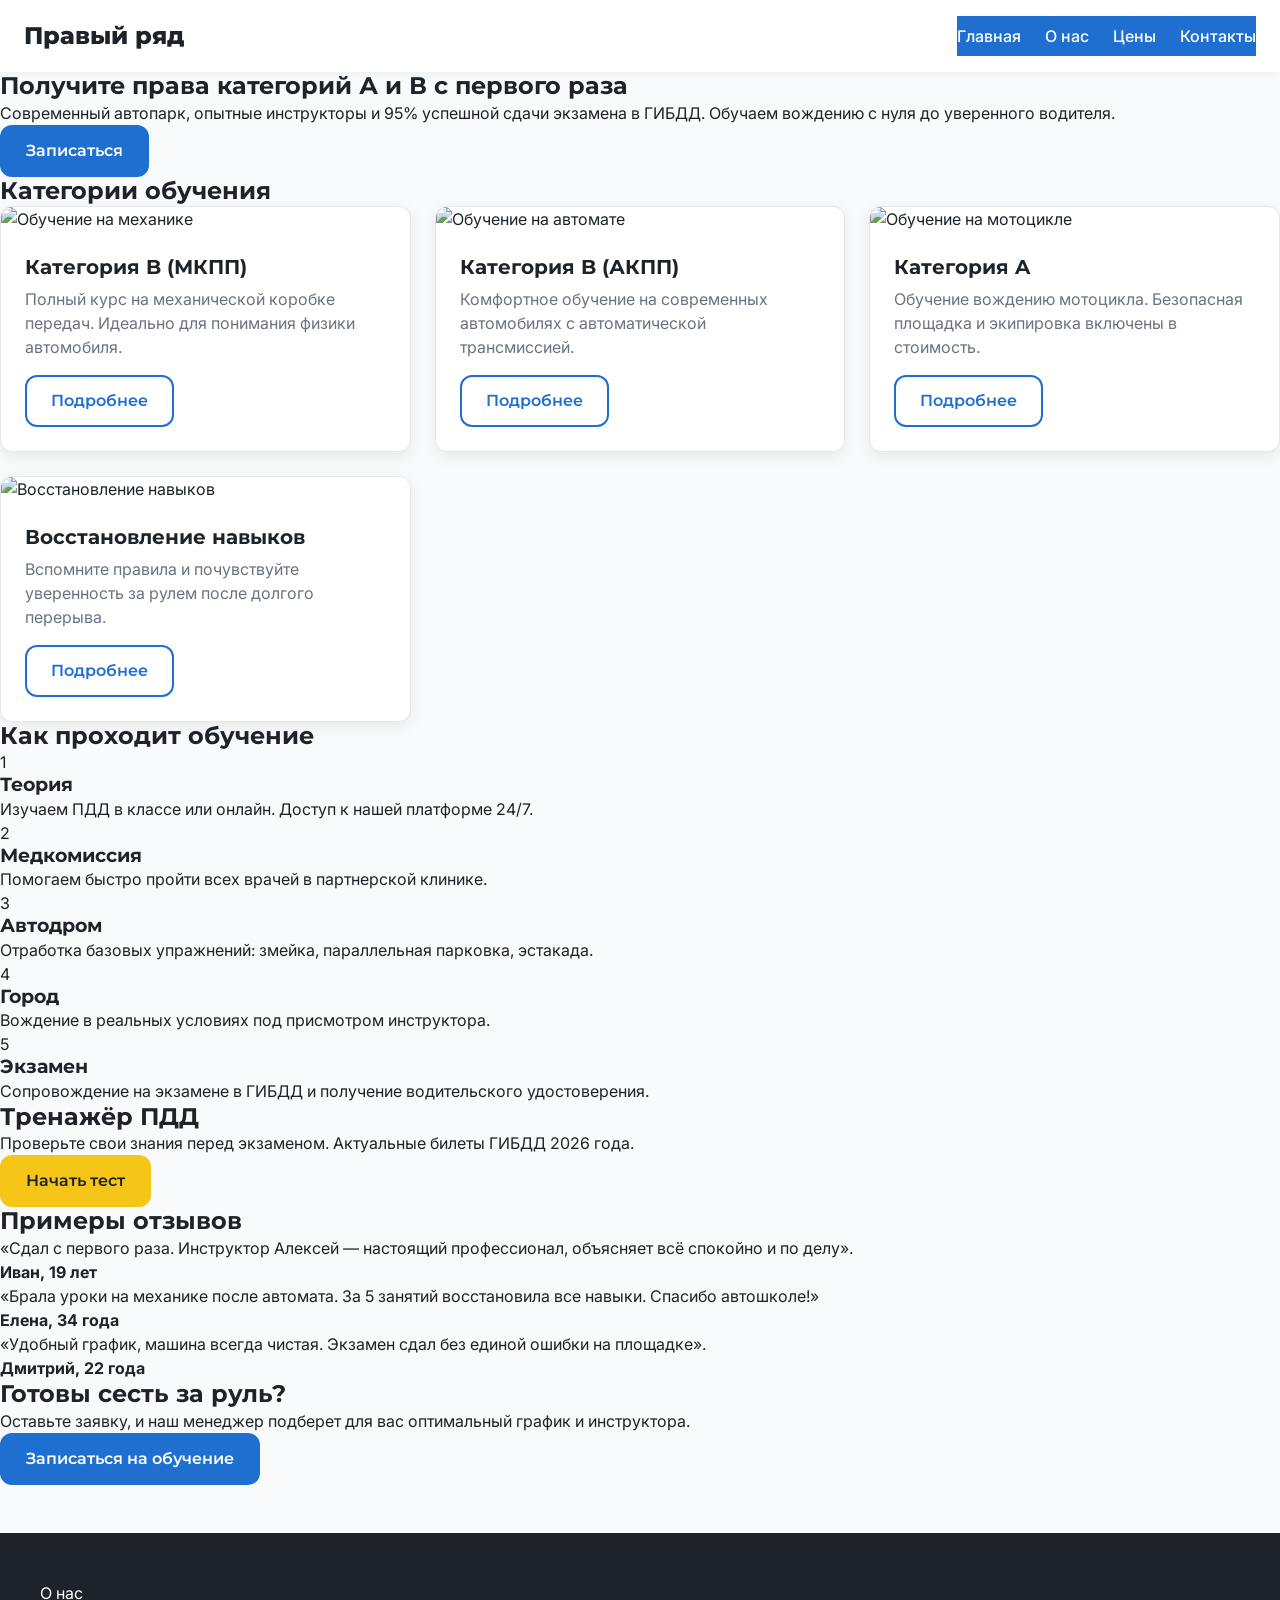
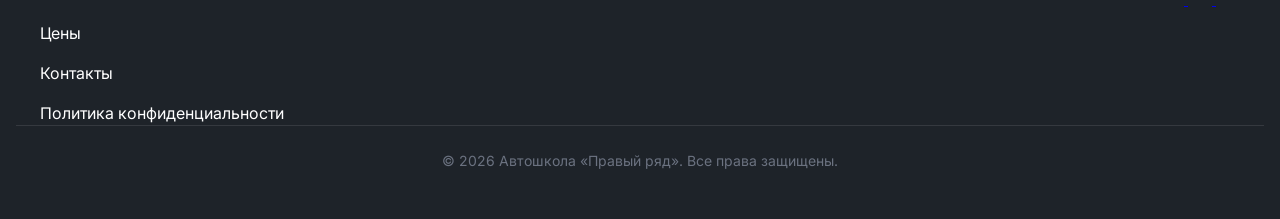
==== pages/index.html @ 1ad0684e "Add vercel.json and GA tag" ====
<!DOCTYPE html>
<html lang="ru">
<head>
  <meta charset="UTF-8">
  <meta name="viewport" content="width=device-width, initial-scale=1.0">
  <title>Автошкола "Правый ряд" — обучение на права категорий А и В</title>  <!-- Open Graph -->
  <meta property="og:title" content="Автошкола «Правый ряд» — права категорий А и В">
  <meta property="og:description" content="Обучение вождению с нуля. Практика на современных автомобилях, подготовка к экзамену в ГИБДД. Запись на курсы онлайн.">
  <meta property="og:image" content="https://auto-pravy-ryad.ru/images/og-main.jpg">
  <meta property="og:type" content="website">
  <meta property="og:url" content="https://auto-pravy-ryad.ru/">  <!-- Google Analytics -->
  <script async src="https://www.googletagmanager.com/gtag/js?id=G-T5Z8GCK9BQ"></script>
  <script>
    window.dataLayer = window.dataLayer || [];
    function gtag(){dataLayer.push(arguments);}
    gtag('js', new Date());
    gtag('config', 'G-T5Z8GCK9BQ');
  </script>  <link rel="stylesheet" href="../css/style.css">
</head>
<body>  <!-- Шапка -->
  <header>
    <div class="header-inner">
      <a href="/" class="logo">Правый ряд</a>
      <nav>
        <ul class="nav-list">
          <li><a href="/" class="active">Главная</a></li>
          <li><a href="/about">О нас</a></li>
          <li><a href="/prices">Цены</a></li>
          <li><a href="/contacts">Контакты</a></li>
        </ul>
      </nav>
    </div>
  </header>  <!-- Первый экран -->
  <section class="hero">
    <div class="container">
      <h1>Получите права категорий А и В с первого раза</h1>
      <p>Современный автопарк, опытные инструкторы и 95% успешной сдачи экзамена в ГИБДД. Обучаем вождению с нуля до уверенного водителя.</p>
      <a href="#form" class="btn btn-primary" data-event="cta_click" data-button-name="hero_btn">Записаться</a>
    </div>
  </section>  <!-- Категории обучения -->
  <section class="categories">
    <div class="container">
      <h2>Категории обучения</h2>
      <div class="card-grid">
        <div class="card" data-event="view_category" data-category="В механика">
          <img src="../images/cat-b-mech.jpg" alt="Обучение на механике" class="card-image">
          <div class="card-body">
            <h3 class="card-title">Категория B (МКПП)</h3>
            <p class="card-text">Полный курс на механической коробке передач. Идеально для понимания физики автомобиля.</p>
            <a href="/category-b-mech" class="btn btn-outline">Подробнее</a>
          </div>
        </div>
        <div class="card" data-event="view_category" data-category="В автомат">
          <img src="../images/cat-b-auto.jpg" alt="Обучение на автомате" class="card-image">
          <div class="card-body">
            <h3 class="card-title">Категория B (АКПП)</h3>
            <p class="card-text">Комфортное обучение на современных автомобилях с автоматической трансмиссией.</p>
            <a href="/category-b-auto" class="btn btn-outline">Подробнее</a>
          </div>
        </div>
        <div class="card" data-event="view_category" data-category="А">
          <img src="../images/cat-a.jpg" alt="Обучение на мотоцикле" class="card-image">
          <div class="card-body">
            <h3 class="card-title">Категория A</h3>
            <p class="card-text">Обучение вождению мотоцикла. Безопасная площадка и экипировка включены в стоимость.</p>
            <a href="/category-a" class="btn btn-outline">Подробнее</a>
          </div>
        </div>
        <div class="card" data-event="view_category" data-category="Восстановление навыков">
          <img src="../images/cat-refresh.jpg" alt="Восстановление навыков" class="card-image">
          <div class="card-body">
            <h3 class="card-title">Восстановление навыков</h3>
            <p class="card-text">Вспомните правила и почувствуйте уверенность за рулем после долгого перерыва.</p>
            <a href="/refresh" class="btn btn-outline">Подробнее</a>
          </div>
        </div>
      </div>
    </div>
  </section>  <!-- Как проходит обучение -->
  <section class="steps">
    <div class="container">
      <h2>Как проходит обучение</h2>
      <div class="steps-grid">
        <div class="step">
          <span class="step-number">1</span>
          <h3>Теория</h3>
          <p>Изучаем ПДД в классе или онлайн. Доступ к нашей платформе 24/7.</p>
        </div>
        <div class="step">
          <span class="step-number">2</span>
          <h3>Медкомиссия</h3>
          <p>Помогаем быстро пройти всех врачей в партнерской клинике.</p>
        </div>
        <div class="step">
          <span class="step-number">3</span>
          <h3>Автодром</h3>
          <p>Отработка базовых упражнений: змейка, параллельная парковка, эстакада.</p>
        </div>
        <div class="step">
          <span class="step-number">4</span>
          <h3>Город</h3>
          <p>Вождение в реальных условиях под присмотром инструктора.</p>
        </div>
        <div class="step">
          <span class="step-number">5</span>
          <h3>Экзамен</h3>
          <p>Сопровождение на экзамене в ГИБДД и получение водительского удостоверения.</p>
        </div>
      </div>
    </div>
  </section>  <!-- Тренажёр ПДД -->
  <section class="pdd-simulator">
    <div class="container">
      <h2>Тренажёр ПДД</h2>
      <p>Проверьте свои знания перед экзаменом. Актуальные билеты ГИБДД 2026 года.</p>
      <a href="/pdd-test" class="btn btn-accent" data-event="pdd_test_start" data-page_section="main">Начать тест</a>
    </div>
  </section>  <!-- Отзывы -->
  <section class="reviews">
    <div class="container">
      <h2>Примеры отзывов</h2>
      <div class="reviews-grid">
        <div class="review-card">
          <p>«Сдал с первого раза. Инструктор Алексей — настоящий профессионал, объясняет всё спокойно и по делу».</p>
          <strong>Иван, 19 лет</strong>
        </div>
        <div class="review-card">
          <p>«Брала уроки на механике после автомата. За 5 занятий восстановила все навыки. Спасибо автошколе!»</p>
          <strong>Елена, 34 года</strong>
        </div>
        <div class="review-card">
          <p>«Удобный график, машина всегда чистая. Экзамен сдал без единой ошибки на площадке».</p>
          <strong>Дмитрий, 22 года</strong>
        </div>
      </div>
    </div>
  </section>  <!-- Повторный призыв -->
  <section class="cta-secondary">
    <div class="container">
      <h2>Готовы сесть за руль?</h2>
      <p>Оставьте заявку, и наш менеджер подберет для вас оптимальный график и инструктора.</p>
      <a href="#form" class="btn btn-primary" data-event="cta_click" data-button-name="footer_hero_btn">Записаться на обучение</a>
    </div>
  </section>  <!-- Подвал -->
  <footer>
    <div class="footer-inner">
      <div class="footer-nav">
        <a href="/about">О нас</a>
        <a href="/prices">Цены</a>
        <a href="/contacts">Контакты</a>
        <a href="/privacy">Политика конфиденциальности</a>
      </div>
      <div class="social-icons">
        <a href="https://vk.com/pravy_ryad" target="_blank" data-event="social_click" data-page_section="footer" aria-label="ВКонтакте">
          <svg width="24" height="24" fill="currentColor"><!-- Иконка VK --></svg>
        </a>
        <a href="https://t.me/pravy_ryad" target="_blank" data-event="social_click" data-page_section="footer" aria-label="Telegram">
          <svg width="24" height="24" fill="currentColor"><!-- Иконка Telegram --></svg>
        </a>
        <a href="https://wa.me/79991234567" target="_blank" data-event="social_click" data-page_section="footer" aria-label="WhatsApp">
          <svg width="24" height="24" fill="currentColor"><!-- Иконка WhatsApp --></svg>
        </a>
      </div>
    </div>
    <div class="footer-bottom">
      <p>&copy; 2026 Автошкола «Правый ряд». Все права защищены.</p>
    </div>
  </footer>  <script src="../js/analytics.js" defer></script>
  <script src="../js/utm.js" defer></script>
</body>
</html>
---- css/style.css ----
@import url('https://fonts.googleapis.com/css2?family=Inter:wght@400;500;600;700&family=Montserrat:wght@600;700;800&display=swap');

:root {
  --primary: #1F6FD1;
  --accent: #F5C518;
  --dark: #1E2329;
  --text-light: #FFFFFF;
  --text-muted: #6B7280;
  --bg-light: #F9FAFB;
  --border: #E5E7EB;
  --radius: 12px;
  --transition: all 0.3s ease;
}

* {
  margin: 0;
  padding: 0;
  box-sizing: border-box;
}

html {
  scroll-behavior: smooth;
}

body {
  font-family: 'Inter', sans-serif;
  font-size: 16px;
  line-height: 1.5;
  color: var(--dark);
  background-color: var(--bg-light);
  overflow-x: hidden;
}

h1, h2, h3, h4, h5, h6 {
  font-family: 'Montserrat', sans-serif;
  color: var(--dark);
  line-height: 1.2;
}

/* Шапка */
header {
  background-color: var(--text-light);
  box-shadow: 0 2px 10px rgba(0, 0, 0, 0.05);
  position: sticky;
  top: 0;
  z-index: 1000;
}

.header-inner {
  max-width: 1200px;
  margin: 0 auto;
  padding: 1rem;
  display: flex;
  justify-content: space-between;
  align-items: center;
}

.logo {
  font-family: 'Montserrat', sans-serif;
  font-size: 1.5rem;
  font-weight: 800;
  color: var(--dark);
  text-decoration: none;
}

/* Навигация */
nav {
  background-color: var(--primary);
}

.nav-inner {
  max-width: 1200px;
  margin: 0 auto;
  padding: 0.5rem 1rem;
}

.nav-list {
  list-style: none;
  display: flex;
  flex-direction: column;
  gap: 0.5rem;
}

.nav-list a {
  color: var(--text-light);
  text-decoration: none;
  font-weight: 500;
  padding: 0.75rem 1rem;
  display: block;
  border-radius: var(--radius);
  transition: var(--transition);
}

.nav-list a:hover {
  background-color: rgba(255, 255, 255, 0.1);
}

/* Кнопки */
.btn {
  display: inline-block;
  padding: 1rem 1.5rem;
  font-family: 'Montserrat', sans-serif;
  font-weight: 600;
  font-size: 1rem;
  text-decoration: none;
  text-align: center;
  border: 2px solid transparent;
  border-radius: var(--radius);
  cursor: pointer;
  transition: var(--transition);
  min-width: 44px;
  min-height: 44px;
  line-height: 1;
}

.btn-primary {
  background-color: var(--primary);
  color: var(--text-light);
}

.btn-primary:hover {
  background-color: #1a5aa1;
  border-color: #1a5aa1;
}

.btn-accent {
  background-color: var(--accent);
  color: var(--dark);
}

.btn-accent:hover {
  background-color: #d6a800;
  border-color: #d6a800;
}

.btn-outline {
  background-color: transparent;
  color: var(--primary);
  border-color: var(--primary);
}

.btn-outline:hover {
  background-color: var(--primary);
  color: var(--text-light);
}

/* Карточки */
.card {
  background-color: var(--text-light);
  border-radius: var(--radius);
  box-shadow: 0 4px 15px rgba(0, 0, 0, 0.08);
  overflow: hidden;
  transition: var(--transition);
  border: 1px solid var(--border);
}

.card:hover {
  transform: translateY(-5px);
  box-shadow: 0 8px 25px rgba(0, 0, 0, 0.12);
}

.card-image {
  width: 100%;
  height: 200px;
  object-fit: cover;
}

.card-body {
  padding: 1.5rem;
}

.card-title {
  font-size: 1.25rem;
  margin-bottom: 0.5rem;
}

.card-text {
  color: var(--text-muted);
  margin-bottom: 1rem;
}

/* Формы ввода */
input[type="text"],
input[type="tel"],
input[type="email"],
input[type="date"],
select,
textarea {
  width: 100%;
  padding: 0.75rem 1rem;
  border: 1px solid var(--border);
  border-radius: var(--radius);
  font-family: 'Inter', sans-serif;
  font-size: 1rem;
  transition: var(--transition);
  background-color: var(--bg-light);
}

input:focus,
select:focus,
textarea:focus {
  outline: none;
  border-color: var(--primary);
  box-shadow: 0 0 0 3px rgba(31, 111, 209, 0.1);
}

label {
  display: block;
  margin-bottom: 0.5rem;
  font-weight: 500;
}

.form-group {
  margin-bottom: 1.5rem;
}

/* Калькулятор */
.calculator {
  background-color: var(--text-light);
  border-radius: var(--radius);
  padding: 2rem;
  box-shadow: 0 4px 15px rgba(0, 0, 0, 0.08);
  border: 1px solid var(--border);
}

.calc-row {
  display: flex;
  flex-direction: column;
  gap: 1rem;
  margin-bottom: 1.5rem;
}

@media (min-width: 768px) {
  .calc-row {
    flex-direction: row;
    gap: 1.5rem;
  }
  .calc-row .form-group {
    flex: 1;
  }
}

.calc-result {
  background-color: var(--bg-light);
  padding: 1.5rem;
  border-radius: var(--radius);
  border: 1px solid var(--border);
  font-size: 1.25rem;
  font-weight: 600;
  color: var(--primary);
}

/* Подвал */
footer {
  background-color: var(--dark);
  color: var(--text-light);
  padding: 3rem 1rem;
  margin-top: 3rem;
}

.footer-inner {
  max-width: 1200px;
  margin: 0 auto;
  display: flex;
  flex-direction: column;
  gap: 2rem;
}

.footer-nav {
  display: flex;
  flex-direction: column;
  gap: 1rem;
}

.footer-nav a {
  color: var(--text-light);
  text-decoration: none;
  transition: var(--transition);
}

.footer-nav a:hover {
  color: var(--accent);
}

.footer-bottom {
  border-top: 1px solid rgba(255, 255, 255, 0.1);
  padding-top: 1.5rem;
  text-align: center;
  font-size: 0.875rem;
  color: var(--text-muted);
}

/* Адаптив */
@media (min-width: 375px) {
  .header-inner, .nav-inner, .footer-inner {
    padding-left: 1.5rem;
    padding-right: 1.5rem;
  }
}

@media (min-width: 768px) {
  .nav-list {
    flex-direction: row;
    gap: 1.5rem;
  }
  .nav-list a {
    padding: 0.5rem 0;
  }
  .card-grid {
    display: grid;
    grid-template-columns: repeat(2, 1fr);
    gap: 1.5rem;
  }
  .footer-inner {
    flex-direction: row;
    justify-content: space-between;
    align-items: start;
  }
}

@media (min-width: 1280px) {
  .header-inner, .nav-inner, .footer-inner, .calculator {
    max-width: 1440px;
  }
  .card-grid {
    grid-template-columns: repeat(3, 1fr);
  }
}

/* Защита от горизонтальной прокрутки на брейкпойнтах */
@media (max-width: 375px), (max-width: 768px), (max-width: 1280px) {
  body {
    overflow-x: hidden;
  }
}
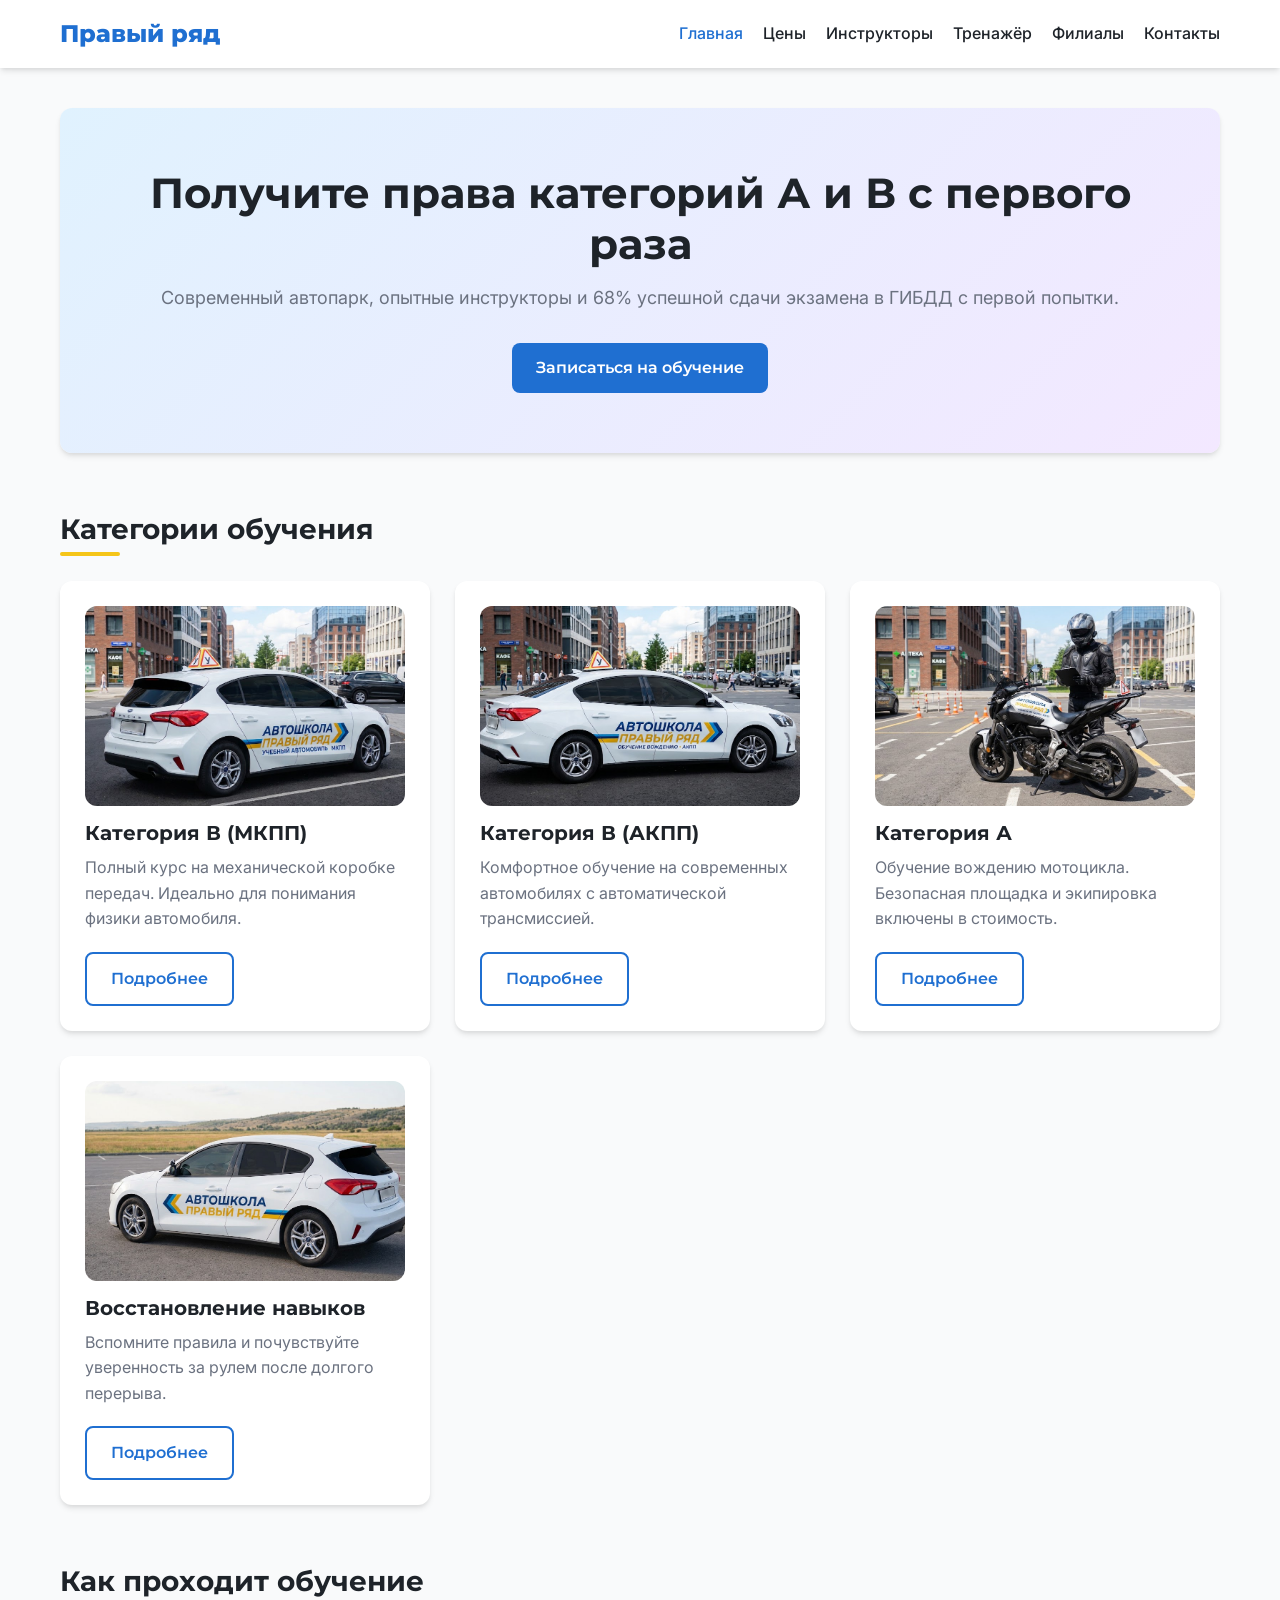
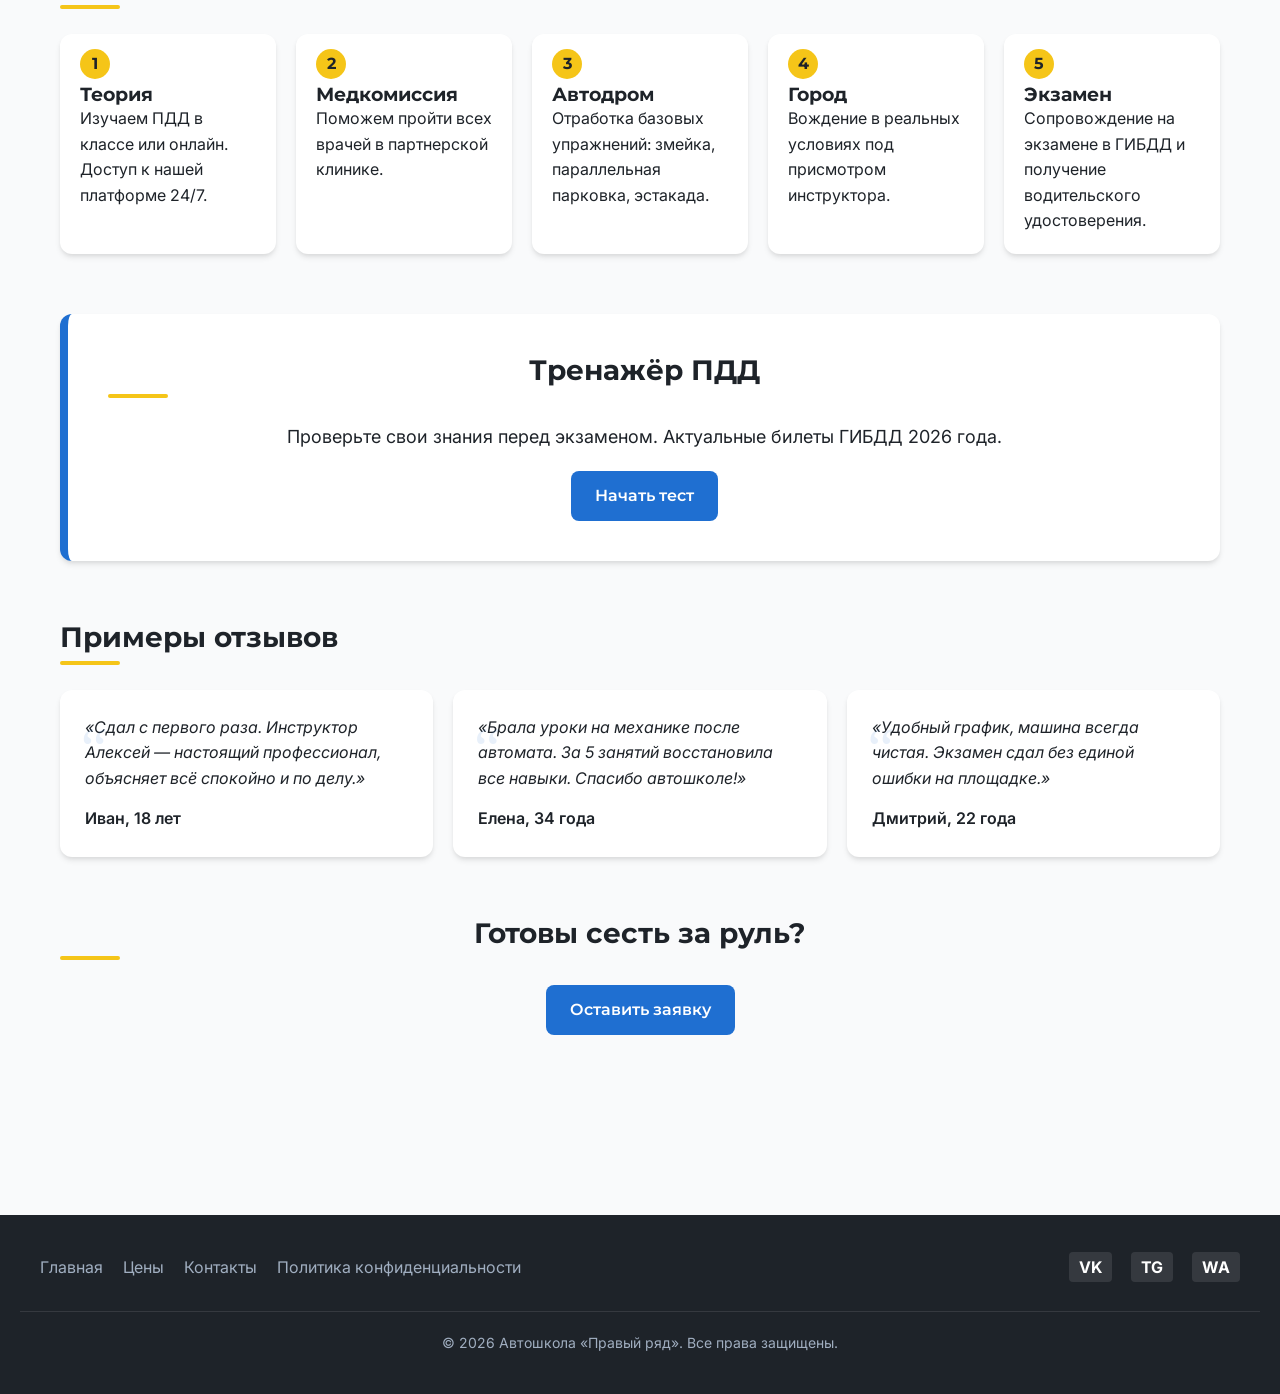
==== commit bec11d19: "feat: add generated images for category cards" ====
--- a/pages/index.html
+++ b/pages/index.html
@@ -1,171 +1,163 @@
 <!DOCTYPE html>
 <html lang="ru">
 <head>
-  <meta charset="UTF-8">
-  <meta name="viewport" content="width=device-width, initial-scale=1.0">
-  <title>Автошкола "Правый ряд" — обучение на права категорий А и В</title>  <!-- Open Graph -->
-  <meta property="og:title" content="Автошкола «Правый ряд» — права категорий А и В">
-  <meta property="og:description" content="Обучение вождению с нуля. Практика на современных автомобилях, подготовка к экзамену в ГИБДД. Запись на курсы онлайн.">
-  <meta property="og:image" content="https://auto-pravy-ryad.ru/images/og-main.jpg">
-  <meta property="og:type" content="website">
-  <meta property="og:url" content="https://auto-pravy-ryad.ru/">  <!-- Google Analytics -->
-  <script async src="https://www.googletagmanager.com/gtag/js?id=G-T5Z8GCK9BQ"></script>
-  <script>
-    window.dataLayer = window.dataLayer || [];
-    function gtag(){dataLayer.push(arguments);}
-    gtag('js', new Date());
-    gtag('config', 'G-T5Z8GCK9BQ');
-  </script>  <link rel="stylesheet" href="../css/style.css">
+    <meta charset="UTF-8">
+    <meta name="viewport" content="width=device-width, initial-scale=1.0">
+    <title>Автошкола «Правый ряд» — Обучение на категории А и В</title>
+    <meta name="description" content="Обучение вождению категорий А и В. Скидка студентам 15% до 30 ноября.">
+    
+    <!-- Google tag (gtag.js) -->
+    <script async src="https://www.googletagmanager.com/gtag/js?id=G-T5Z8GCK9BQ"></script>
+    <script>
+      window.dataLayer = window.dataLayer || [];
+      function gtag(){dataLayer.push(arguments);}
+      gtag('js', new Date());
+      gtag('config', 'G-T5Z8GCK9BQ');
+    </script>
+
+    <link rel="stylesheet" href="../css/style.css">
+    <script src="../js/utm.js" defer></script>
+    <script src="../js/analytics.js" defer></script>
 </head>
-<body>  <!-- Шапка -->
-  <header>
-    <div class="header-inner">
-      <a href="/" class="logo">Правый ряд</a>
-      <nav>
-        <ul class="nav-list">
-          <li><a href="/" class="active">Главная</a></li>
-          <li><a href="/about">О нас</a></li>
-          <li><a href="/prices">Цены</a></li>
-          <li><a href="/contacts">Контакты</a></li>
-        </ul>
-      </nav>
-    </div>
-  </header>  <!-- Первый экран -->
-  <section class="hero">
-    <div class="container">
-      <h1>Получите права категорий А и В с первого раза</h1>
-      <p>Современный автопарк, опытные инструкторы и 95% успешной сдачи экзамена в ГИБДД. Обучаем вождению с нуля до уверенного водителя.</p>
-      <a href="#form" class="btn btn-primary" data-event="cta_click" data-button-name="hero_btn">Записаться</a>
-    </div>
-  </section>  <!-- Категории обучения -->
-  <section class="categories">
-    <div class="container">
-      <h2>Категории обучения</h2>
-      <div class="card-grid">
-        <div class="card" data-event="view_category" data-category="В механика">
-          <img src="../images/cat-b-mech.jpg" alt="Обучение на механике" class="card-image">
-          <div class="card-body">
-            <h3 class="card-title">Категория B (МКПП)</h3>
-            <p class="card-text">Полный курс на механической коробке передач. Идеально для понимания физики автомобиля.</p>
-            <a href="/category-b-mech" class="btn btn-outline">Подробнее</a>
-          </div>
+<body>
+
+    <!-- Шапка -->
+    <header>
+        <div class="header-inner">
+            <a href="index.html" class="logo">Правый ряд</a>
+            <nav>
+                <ul class="nav-list">
+                    <li><a href="index.html" class="active">Главная</a></li>
+                    <li><a href="prices.html">Цены</a></li>
+                    <li><a href="instructors.html">Инструкторы</a></li>
+                    <li><a href="pdd-test.html">Тренажёр</a></li>
+                    <li><a href="branches.html">Филиалы</a></li>
+                    <li><a href="contacts.html">Контакты</a></li>
+                </ul>
+            </nav>
         </div>
-        <div class="card" data-event="view_category" data-category="В автомат">
-          <img src="../images/cat-b-auto.jpg" alt="Обучение на автомате" class="card-image">
-          <div class="card-body">
-            <h3 class="card-title">Категория B (АКПП)</h3>
-            <p class="card-text">Комфортное обучение на современных автомобилях с автоматической трансмиссией.</p>
-            <a href="/category-b-auto" class="btn btn-outline">Подробнее</a>
-          </div>
+    </header>
+
+    <main class="container">
+        
+        <!-- Первый экран -->
+        <section class="hero">
+            <h1>Получите права категорий А и В с первого раза</h1>
+            <p>Современный автопарк, опытные инструкторы и 68% успешной сдачи экзамена в ГИБДД с первой попытки.</p>
+            <a href="contacts.html" class="btn btn-primary" data-event="cta_click" data-button-name="hero_btn">Записаться на обучение</a>
+        </section>
+
+        <!-- Категории -->
+        <section class="categories">
+            <h2>Категории обучения</h2>
+            <div class="cards-grid">
+                <div class="card" data-event="view_category" data-category="b_manual">
+                    <img src="../img/category-b-manual.jpg" alt="Категория В (МКПП)" style="margin-bottom: 15px; height: 200px; object-fit: cover;">
+                    <h3>Категория В (МКПП)</h3>
+                    <p>Полный курс на механической коробке передач. Идеально для понимания физики автомобиля.</p>
+                    <a href="prices.html" class="btn btn-outline">Подробнее</a>
+                </div>
+                <div class="card" data-event="view_category" data-category="b_auto">
+                    <img src="../img/category-b-auto.jpg" alt="Категория В (АКПП)" style="margin-bottom: 15px; height: 200px; object-fit: cover;">
+                    <h3>Категория В (АКПП)</h3>
+                    <p>Комфортное обучение на современных автомобилях с автоматической трансмиссией.</p>
+                    <a href="prices.html" class="btn btn-outline">Подробнее</a>
+                </div>
+                <div class="card" data-event="view_category" data-category="a_moto">
+                    <img src="../img/category-a-moto.jpg" alt="Категория А" style="margin-bottom: 15px; height: 200px; object-fit: cover;">
+                    <h3>Категория А</h3>
+                    <p>Обучение вождению мотоцикла. Безопасная площадка и экипировка включены в стоимость.</p>
+                    <a href="prices.html" class="btn btn-outline">Подробнее</a>
+                </div>
+                <div class="card" data-event="view_category" data-category="refresh">
+                    <img src="../img/category-refresh.jpg" alt="Восстановление навыков" style="margin-bottom: 15px; height: 200px; object-fit: cover;">
+                    <h3>Восстановление навыков</h3>
+                    <p>Вспомните правила и почувствуйте уверенность за рулем после долгого перерыва.</p>
+                    <a href="prices.html" class="btn btn-outline">Подробнее</a>
+                </div>
+            </div>
+        </section>
+
+        <!-- Как проходит обучение -->
+        <section class="how-it-works">
+            <h2>Как проходит обучение</h2>
+            <div class="steps">
+                <div class="step-item">
+                    <h3>Теория</h3>
+                    <p>Изучаем ПДД в классе или онлайн. Доступ к нашей платформе 24/7.</p>
+                </div>
+                <div class="step-item">
+                    <h3>Медкомиссия</h3>
+                    <p>Поможем пройти всех врачей в партнерской клинике.</p>
+                </div>
+                <div class="step-item">
+                    <h3>Автодром</h3>
+                    <p>Отработка базовых упражнений: змейка, параллельная парковка, эстакада.</p>
+                </div>
+                <div class="step-item">
+                    <h3>Город</h3>
+                    <p>Вождение в реальных условиях под присмотром инструктора.</p>
+                </div>
+                <div class="step-item">
+                    <h3>Экзамен</h3>
+                    <p>Сопровождение на экзамене в ГИБДД и получение водительского удостоверения.</p>
+                </div>
+            </div>
+        </section>
+
+        <!-- Тренажер ПДД -->
+        <section class="trainer">
+            <h2>Тренажёр ПДД</h2>
+            <p>Проверьте свои знания перед экзаменом. Актуальные билеты ГИБДД 2026 года.</p>
+            <a href="pdd-test.html" class="btn btn-primary" data-event="pdd_test_start" data-page_section="main">Начать тест</a>
+        </section>
+
+        <!-- Отзывы -->
+        <section class="reviews">
+            <h2>Примеры отзывов</h2>
+            <div class="reviews-list">
+                <div class="review">
+                    <p>«Сдал с первого раза. Инструктор Алексей — настоящий профессионал, объясняет всё спокойно и по делу.»</p>
+                    <div class="review-author">Иван, 18 лет</div>
+                </div>
+                <div class="review">
+                    <p>«Брала уроки на механике после автомата. За 5 занятий восстановила все навыки. Спасибо автошколе!»</p>
+                    <div class="review-author">Елена, 34 года</div>
+                </div>
+                <div class="review">
+                    <p>«Удобный график, машина всегда чистая. Экзамен сдал без единой ошибки на площадке.»</p>
+                    <div class="review-author">Дмитрий, 22 года</div>
+                </div>
+            </div>
+        </section>
+
+        <!-- Повторный призыв -->
+        <section class="cta-bottom" style="text-align: center; margin-top: 40px;">
+            <h2>Готовы сесть за руль?</h2>
+            <a href="contacts.html" class="btn btn-primary" data-event="cta_click" data-button-name="bottom_btn">Оставить заявку</a>
+        </section>
+
+    </main>
+
+    <!-- Подвал -->
+    <footer>
+        <div class="footer-inner">
+            <div class="footer-nav">
+                <a href="index.html">Главная</a>
+                <a href="prices.html">Цены</a>
+                <a href="contacts.html">Контакты</a>
+                <a href="privacy.html">Политика конфиденциальности</a>
+            </div>
+            <div class="social-icons">
+                <a href="https://vk.com/pravy_ryad" target="_blank" data-event="social_click" data-page_section="footer">VK</a>
+                <a href="https://t.me/pravy_ryad" target="_blank" data-event="social_click" data-page_section="footer">TG</a>
+                <a href="https://wa.me/79991234567" target="_blank" data-event="social_click" data-page_section="footer">WA</a>
+            </div>
         </div>
-        <div class="card" data-event="view_category" data-category="А">
-          <img src="../images/cat-a.jpg" alt="Обучение на мотоцикле" class="card-image">
-          <div class="card-body">
-            <h3 class="card-title">Категория A</h3>
-            <p class="card-text">Обучение вождению мотоцикла. Безопасная площадка и экипировка включены в стоимость.</p>
-            <a href="/category-a" class="btn btn-outline">Подробнее</a>
-          </div>
+        <div class="footer-bottom">
+            &copy; 2026 Автошкола «Правый ряд». Все права защищены.
         </div>
-        <div class="card" data-event="view_category" data-category="Восстановление навыков">
-          <img src="../images/cat-refresh.jpg" alt="Восстановление навыков" class="card-image">
-          <div class="card-body">
-            <h3 class="card-title">Восстановление навыков</h3>
-            <p class="card-text">Вспомните правила и почувствуйте уверенность за рулем после долгого перерыва.</p>
-            <a href="/refresh" class="btn btn-outline">Подробнее</a>
-          </div>
-        </div>
-      </div>
-    </div>
-  </section>  <!-- Как проходит обучение -->
-  <section class="steps">
-    <div class="container">
-      <h2>Как проходит обучение</h2>
-      <div class="steps-grid">
-        <div class="step">
-          <span class="step-number">1</span>
-          <h3>Теория</h3>
-          <p>Изучаем ПДД в классе или онлайн. Доступ к нашей платформе 24/7.</p>
-        </div>
-        <div class="step">
-          <span class="step-number">2</span>
-          <h3>Медкомиссия</h3>
-          <p>Помогаем быстро пройти всех врачей в партнерской клинике.</p>
-        </div>
-        <div class="step">
-          <span class="step-number">3</span>
-          <h3>Автодром</h3>
-          <p>Отработка базовых упражнений: змейка, параллельная парковка, эстакада.</p>
-        </div>
-        <div class="step">
-          <span class="step-number">4</span>
-          <h3>Город</h3>
-          <p>Вождение в реальных условиях под присмотром инструктора.</p>
-        </div>
-        <div class="step">
-          <span class="step-number">5</span>
-          <h3>Экзамен</h3>
-          <p>Сопровождение на экзамене в ГИБДД и получение водительского удостоверения.</p>
-        </div>
-      </div>
-    </div>
-  </section>  <!-- Тренажёр ПДД -->
-  <section class="pdd-simulator">
-    <div class="container">
-      <h2>Тренажёр ПДД</h2>
-      <p>Проверьте свои знания перед экзаменом. Актуальные билеты ГИБДД 2026 года.</p>
-      <a href="/pdd-test" class="btn btn-accent" data-event="pdd_test_start" data-page_section="main">Начать тест</a>
-    </div>
-  </section>  <!-- Отзывы -->
-  <section class="reviews">
-    <div class="container">
-      <h2>Примеры отзывов</h2>
-      <div class="reviews-grid">
-        <div class="review-card">
-          <p>«Сдал с первого раза. Инструктор Алексей — настоящий профессионал, объясняет всё спокойно и по делу».</p>
-          <strong>Иван, 19 лет</strong>
-        </div>
-        <div class="review-card">
-          <p>«Брала уроки на механике после автомата. За 5 занятий восстановила все навыки. Спасибо автошколе!»</p>
-          <strong>Елена, 34 года</strong>
-        </div>
-        <div class="review-card">
-          <p>«Удобный график, машина всегда чистая. Экзамен сдал без единой ошибки на площадке».</p>
-          <strong>Дмитрий, 22 года</strong>
-        </div>
-      </div>
-    </div>
-  </section>  <!-- Повторный призыв -->
-  <section class="cta-secondary">
-    <div class="container">
-      <h2>Готовы сесть за руль?</h2>
-      <p>Оставьте заявку, и наш менеджер подберет для вас оптимальный график и инструктора.</p>
-      <a href="#form" class="btn btn-primary" data-event="cta_click" data-button-name="footer_hero_btn">Записаться на обучение</a>
-    </div>
-  </section>  <!-- Подвал -->
-  <footer>
-    <div class="footer-inner">
-      <div class="footer-nav">
-        <a href="/about">О нас</a>
-        <a href="/prices">Цены</a>
-        <a href="/contacts">Контакты</a>
-        <a href="/privacy">Политика конфиденциальности</a>
-      </div>
-      <div class="social-icons">
-        <a href="https://vk.com/pravy_ryad" target="_blank" data-event="social_click" data-page_section="footer" aria-label="ВКонтакте">
-          <svg width="24" height="24" fill="currentColor"><!-- Иконка VK --></svg>
-        </a>
-        <a href="https://t.me/pravy_ryad" target="_blank" data-event="social_click" data-page_section="footer" aria-label="Telegram">
-          <svg width="24" height="24" fill="currentColor"><!-- Иконка Telegram --></svg>
-        </a>
-        <a href="https://wa.me/79991234567" target="_blank" data-event="social_click" data-page_section="footer" aria-label="WhatsApp">
-          <svg width="24" height="24" fill="currentColor"><!-- Иконка WhatsApp --></svg>
-        </a>
-      </div>
-    </div>
-    <div class="footer-bottom">
-      <p>&copy; 2026 Автошкола «Правый ряд». Все права защищены.</p>
-    </div>
-  </footer>  <script src="../js/analytics.js" defer></script>
-  <script src="../js/utm.js" defer></script>
+    </footer>
+
 </body>
 </html>
--- a/css/style.css
+++ b/css/style.css
@@ -1,335 +1,374 @@
-@import url('https://fonts.googleapis.com/css2?family=Inter:wght@400;500;600;700&family=Montserrat:wght@600;700;800&display=swap');
+@import url('https://fonts.googleapis.com/css2?family=Inter:wght@400;500;600&family=Montserrat:wght@600;700;800&display=swap');
 
 :root {
-  --primary: #1F6FD1;
-  --accent: #F5C518;
-  --dark: #1E2329;
-  --text-light: #FFFFFF;
-  --text-muted: #6B7280;
-  --bg-light: #F9FAFB;
-  --border: #E5E7EB;
-  --radius: 12px;
-  --transition: all 0.3s ease;
+    --primary: #1F6FD1;
+    --primary-hover: #155bb5;
+    --accent: #F5C518;
+    --dark: #1E2329;
+    --gray: #6B7280;
+    --bg-light: #F9FAFB;
+    --white: #FFFFFF;
+    --radius: 12px;
+    --shadow: 0 4px 6px -1px rgba(0, 0, 0, 0.1), 0 2px 4px -1px rgba(0, 0, 0, 0.06);
+    --shadow-hover: 0 10px 15px -3px rgba(0, 0, 0, 0.1), 0 4px 6px -2px rgba(0, 0, 0, 0.05);
 }
 
 * {
-  margin: 0;
-  padding: 0;
-  box-sizing: border-box;
-}
-
-html {
-  scroll-behavior: smooth;
+    box-sizing: border-box;
+    margin: 0;
+    padding: 0;
 }
 
 body {
-  font-family: 'Inter', sans-serif;
-  font-size: 16px;
-  line-height: 1.5;
-  color: var(--dark);
-  background-color: var(--bg-light);
-  overflow-x: hidden;
-}
-
-h1, h2, h3, h4, h5, h6 {
-  font-family: 'Montserrat', sans-serif;
-  color: var(--dark);
-  line-height: 1.2;
-}
-
-/* Шапка */
+    font-family: 'Inter', sans-serif;
+    color: var(--dark);
+    background-color: var(--bg-light);
+    line-height: 1.6;
+}
+
+h1, h2, h3, h4 {
+    font-family: 'Montserrat', sans-serif;
+    color: var(--dark);
+    line-height: 1.2;
+}
+
+a {
+    text-decoration: none;
+    color: var(--primary);
+    transition: color 0.2s;
+}
+
+a:hover {
+    color: var(--primary-hover);
+}
+
+img {
+    max-width: 100%;
+    height: auto;
+    border-radius: var(--radius);
+}
+
+/* --- Шапка --- */
 header {
-  background-color: var(--text-light);
-  box-shadow: 0 2px 10px rgba(0, 0, 0, 0.05);
-  position: sticky;
-  top: 0;
-  z-index: 1000;
+    background-color: var(--white);
+    box-shadow: var(--shadow);
+    position: sticky;
+    top: 0;
+    z-index: 100;
 }
 
 .header-inner {
-  max-width: 1200px;
-  margin: 0 auto;
-  padding: 1rem;
-  display: flex;
-  justify-content: space-between;
-  align-items: center;
+    max-width: 1200px;
+    margin: 0 auto;
+    padding: 15px 20px;
+    display: flex;
+    justify-content: space-between;
+    align-items: center;
 }
 
 .logo {
-  font-family: 'Montserrat', sans-serif;
-  font-size: 1.5rem;
-  font-weight: 800;
-  color: var(--dark);
-  text-decoration: none;
-}
-
-/* Навигация */
-nav {
-  background-color: var(--primary);
-}
-
-.nav-inner {
-  max-width: 1200px;
-  margin: 0 auto;
-  padding: 0.5rem 1rem;
+    font-family: 'Montserrat', sans-serif;
+    font-size: 24px;
+    font-weight: 800;
+    color: var(--primary);
 }
 
 .nav-list {
-  list-style: none;
-  display: flex;
-  flex-direction: column;
-  gap: 0.5rem;
+    list-style: none;
+    display: flex;
+    gap: 20px;
 }
 
 .nav-list a {
-  color: var(--text-light);
-  text-decoration: none;
-  font-weight: 500;
-  padding: 0.75rem 1rem;
-  display: block;
-  border-radius: var(--radius);
-  transition: var(--transition);
-}
-
-.nav-list a:hover {
-  background-color: rgba(255, 255, 255, 0.1);
-}
-
-/* Кнопки */
+    color: var(--dark);
+    font-weight: 500;
+}
+
+.nav-list a.active, .nav-list a:hover {
+    color: var(--primary);
+}
+
+/* --- Общие секции --- */
+.container {
+    max-width: 1200px;
+    margin: 0 auto;
+    padding: 40px 20px;
+}
+
+section {
+    margin-bottom: 60px;
+}
+
+h1 {
+    font-size: 36px;
+    margin-bottom: 20px;
+}
+
+h2 {
+    font-size: 28px;
+    margin-bottom: 25px;
+    position: relative;
+    padding-bottom: 10px;
+}
+
+h2::after {
+    content: '';
+    position: absolute;
+    bottom: 0;
+    left: 0;
+    width: 60px;
+    height: 4px;
+    background-color: var(--accent);
+    border-radius: 2px;
+}
+
+/* --- Кнопки --- */
 .btn {
-  display: inline-block;
-  padding: 1rem 1.5rem;
-  font-family: 'Montserrat', sans-serif;
-  font-weight: 600;
-  font-size: 1rem;
-  text-decoration: none;
-  text-align: center;
-  border: 2px solid transparent;
-  border-radius: var(--radius);
-  cursor: pointer;
-  transition: var(--transition);
-  min-width: 44px;
-  min-height: 44px;
-  line-height: 1;
+    display: inline-block;
+    padding: 12px 24px;
+    font-family: 'Montserrat', sans-serif;
+    font-weight: 600;
+    font-size: 16px;
+    border: none;
+    border-radius: 8px;
+    cursor: pointer;
+    transition: all 0.3s ease;
+    min-height: 44px;
+    text-align: center;
 }
 
 .btn-primary {
-  background-color: var(--primary);
-  color: var(--text-light);
+    background-color: var(--primary);
+    color: var(--white);
 }
 
 .btn-primary:hover {
-  background-color: #1a5aa1;
-  border-color: #1a5aa1;
-}
-
-.btn-accent {
-  background-color: var(--accent);
-  color: var(--dark);
-}
-
-.btn-accent:hover {
-  background-color: #d6a800;
-  border-color: #d6a800;
+    background-color: var(--primary-hover);
+    transform: translateY(-2px);
+    box-shadow: var(--shadow);
+    color: var(--white);
 }
 
 .btn-outline {
-  background-color: transparent;
-  color: var(--primary);
-  border-color: var(--primary);
+    background-color: transparent;
+    color: var(--primary);
+    border: 2px solid var(--primary);
 }
 
 .btn-outline:hover {
-  background-color: var(--primary);
-  color: var(--text-light);
-}
-
-/* Карточки */
+    background-color: var(--primary);
+    color: var(--white);
+}
+
+/* --- Первый экран (Hero) --- */
+.hero {
+    background: linear-gradient(135deg, #E0F2FE 0%, #F3E8FF 100%);
+    border-radius: var(--radius);
+    padding: 60px 40px;
+    text-align: center;
+    margin-bottom: 60px;
+    box-shadow: var(--shadow);
+}
+
+.hero h1 {
+    font-size: 42px;
+    margin-bottom: 15px;
+    color: var(--dark);
+}
+
+.hero p {
+    font-size: 18px;
+    color: var(--gray);
+    margin-bottom: 30px;
+}
+
+/* --- Сетка карточек --- */
+.cards-grid {
+    display: grid;
+    grid-template-columns: repeat(auto-fit, minmax(280px, 1fr));
+    gap: 25px;
+}
+
 .card {
-  background-color: var(--text-light);
-  border-radius: var(--radius);
-  box-shadow: 0 4px 15px rgba(0, 0, 0, 0.08);
-  overflow: hidden;
-  transition: var(--transition);
-  border: 1px solid var(--border);
+    background: var(--white);
+    border-radius: var(--radius);
+    padding: 25px;
+    box-shadow: var(--shadow);
+    transition: transform 0.3s, box-shadow 0.3s;
+    display: flex;
+    flex-direction: column;
 }
 
 .card:hover {
-  transform: translateY(-5px);
-  box-shadow: 0 8px 25px rgba(0, 0, 0, 0.12);
-}
-
-.card-image {
-  width: 100%;
-  height: 200px;
-  object-fit: cover;
-}
-
-.card-body {
-  padding: 1.5rem;
-}
-
-.card-title {
-  font-size: 1.25rem;
-  margin-bottom: 0.5rem;
-}
-
-.card-text {
-  color: var(--text-muted);
-  margin-bottom: 1rem;
-}
-
-/* Формы ввода */
-input[type="text"],
-input[type="tel"],
-input[type="email"],
-input[type="date"],
-select,
-textarea {
-  width: 100%;
-  padding: 0.75rem 1rem;
-  border: 1px solid var(--border);
-  border-radius: var(--radius);
-  font-family: 'Inter', sans-serif;
-  font-size: 1rem;
-  transition: var(--transition);
-  background-color: var(--bg-light);
-}
-
-input:focus,
-select:focus,
-textarea:focus {
-  outline: none;
-  border-color: var(--primary);
-  box-shadow: 0 0 0 3px rgba(31, 111, 209, 0.1);
-}
-
-label {
-  display: block;
-  margin-bottom: 0.5rem;
-  font-weight: 500;
-}
-
-.form-group {
-  margin-bottom: 1.5rem;
-}
-
-/* Калькулятор */
-.calculator {
-  background-color: var(--text-light);
-  border-radius: var(--radius);
-  padding: 2rem;
-  box-shadow: 0 4px 15px rgba(0, 0, 0, 0.08);
-  border: 1px solid var(--border);
-}
-
-.calc-row {
-  display: flex;
-  flex-direction: column;
-  gap: 1rem;
-  margin-bottom: 1.5rem;
-}
-
-@media (min-width: 768px) {
-  .calc-row {
-    flex-direction: row;
-    gap: 1.5rem;
-  }
-  .calc-row .form-group {
-    flex: 1;
-  }
-}
-
-.calc-result {
-  background-color: var(--bg-light);
-  padding: 1.5rem;
-  border-radius: var(--radius);
-  border: 1px solid var(--border);
-  font-size: 1.25rem;
-  font-weight: 600;
-  color: var(--primary);
-}
-
-/* Подвал */
+    transform: translateY(-5px);
+    box-shadow: var(--shadow-hover);
+}
+
+.card h3 {
+    font-size: 20px;
+    margin-bottom: 10px;
+}
+
+.card p {
+    color: var(--gray);
+    margin-bottom: 20px;
+    flex-grow: 1;
+}
+
+.card .btn {
+    align-self: flex-start;
+}
+
+/* --- Секция "Как проходит обучение" --- */
+.steps {
+    display: grid;
+    grid-template-columns: repeat(auto-fit, minmax(200px, 1fr));
+    gap: 20px;
+    counter-reset: step;
+}
+
+.step-item {
+    background: var(--white);
+    padding: 20px;
+    border-radius: var(--radius);
+    position: relative;
+    box-shadow: var(--shadow);
+    padding-top: 50px;
+}
+
+.step-item::before {
+    counter-increment: step;
+    content: counter(step);
+    position: absolute;
+    top: 15px;
+    left: 20px;
+    width: 30px;
+    height: 30px;
+    background-color: var(--accent);
+    color: var(--dark);
+    border-radius: 50%;
+    display: flex;
+    align-items: center;
+    justify-content: center;
+    font-weight: bold;
+    font-family: 'Montserrat', sans-serif;
+}
+
+/* --- Тренажер ПДД --- */
+.trainer {
+    background-color: var(--white);
+    padding: 40px;
+    border-radius: var(--radius);
+    text-align: center;
+    box-shadow: var(--shadow);
+    border-left: 8px solid var(--primary);
+}
+
+.trainer p {
+    margin-bottom: 20px;
+    font-size: 18px;
+}
+
+/* --- Отзывы --- */
+.reviews-list {
+    display: grid;
+    grid-template-columns: repeat(auto-fit, minmax(300px, 1fr));
+    gap: 20px;
+}
+
+.review {
+    background: var(--white);
+    padding: 25px;
+    border-radius: var(--radius);
+    box-shadow: var(--shadow);
+    font-style: italic;
+    position: relative;
+}
+
+.review::before {
+    content: '“';
+    font-family: serif;
+    font-size: 60px;
+    color: rgba(31, 111, 209, 0.1);
+    position: absolute;
+    top: 10px;
+    left: 15px;
+}
+
+.review-author {
+    margin-top: 15px;
+    font-style: normal;
+    font-weight: 600;
+    color: var(--dark);
+}
+
+/* --- Подвал --- */
 footer {
-  background-color: var(--dark);
-  color: var(--text-light);
-  padding: 3rem 1rem;
-  margin-top: 3rem;
+    background-color: var(--dark);
+    color: var(--white);
+    padding: 40px 20px;
+    margin-top: 80px;
 }
 
 .footer-inner {
-  max-width: 1200px;
-  margin: 0 auto;
-  display: flex;
-  flex-direction: column;
-  gap: 2rem;
+    max-width: 1200px;
+    margin: 0 auto;
+    display: flex;
+    justify-content: space-between;
+    align-items: center;
+    flex-wrap: wrap;
+    gap: 20px;
 }
 
 .footer-nav {
-  display: flex;
-  flex-direction: column;
-  gap: 1rem;
+    display: flex;
+    gap: 20px;
 }
 
 .footer-nav a {
-  color: var(--text-light);
-  text-decoration: none;
-  transition: var(--transition);
+    color: #A0AEC0;
 }
 
 .footer-nav a:hover {
-  color: var(--accent);
+    color: var(--white);
+}
+
+.social-icons a {
+    color: var(--white);
+    font-weight: bold;
+    margin-left: 15px;
+    background: rgba(255,255,255,0.1);
+    padding: 5px 10px;
+    border-radius: 4px;
 }
 
 .footer-bottom {
-  border-top: 1px solid rgba(255, 255, 255, 0.1);
-  padding-top: 1.5rem;
-  text-align: center;
-  font-size: 0.875rem;
-  color: var(--text-muted);
-}
-
-/* Адаптив */
-@media (min-width: 375px) {
-  .header-inner, .nav-inner, .footer-inner {
-    padding-left: 1.5rem;
-    padding-right: 1.5rem;
-  }
-}
-
-@media (min-width: 768px) {
-  .nav-list {
-    flex-direction: row;
-    gap: 1.5rem;
-  }
-  .nav-list a {
-    padding: 0.5rem 0;
-  }
-  .card-grid {
-    display: grid;
-    grid-template-columns: repeat(2, 1fr);
-    gap: 1.5rem;
-  }
-  .footer-inner {
-    flex-direction: row;
-    justify-content: space-between;
-    align-items: start;
-  }
-}
-
-@media (min-width: 1280px) {
-  .header-inner, .nav-inner, .footer-inner, .calculator {
-    max-width: 1440px;
-  }
-  .card-grid {
-    grid-template-columns: repeat(3, 1fr);
-  }
-}
-
-/* Защита от горизонтальной прокрутки на брейкпойнтах */
-@media (max-width: 375px), (max-width: 768px), (max-width: 1280px) {
-  body {
-    overflow-x: hidden;
-  }
+    text-align: center;
+    margin-top: 30px;
+    padding-top: 20px;
+    border-top: 1px solid rgba(255,255,255,0.1);
+    color: #A0AEC0;
+    font-size: 14px;
+}
+
+/* --- Адаптивность --- */
+@media (max-width: 768px) {
+    .header-inner {
+        flex-direction: column;
+        gap: 15px;
+    }
+    .nav-list {
+        flex-wrap: wrap;
+        justify-content: center;
+    }
+    .hero h1 {
+        font-size: 32px;
+    }
+    .footer-inner {
+        flex-direction: column;
+        text-align: center;
+    }
+    .footer-nav {
+        justify-content: center;
+    }
 }
